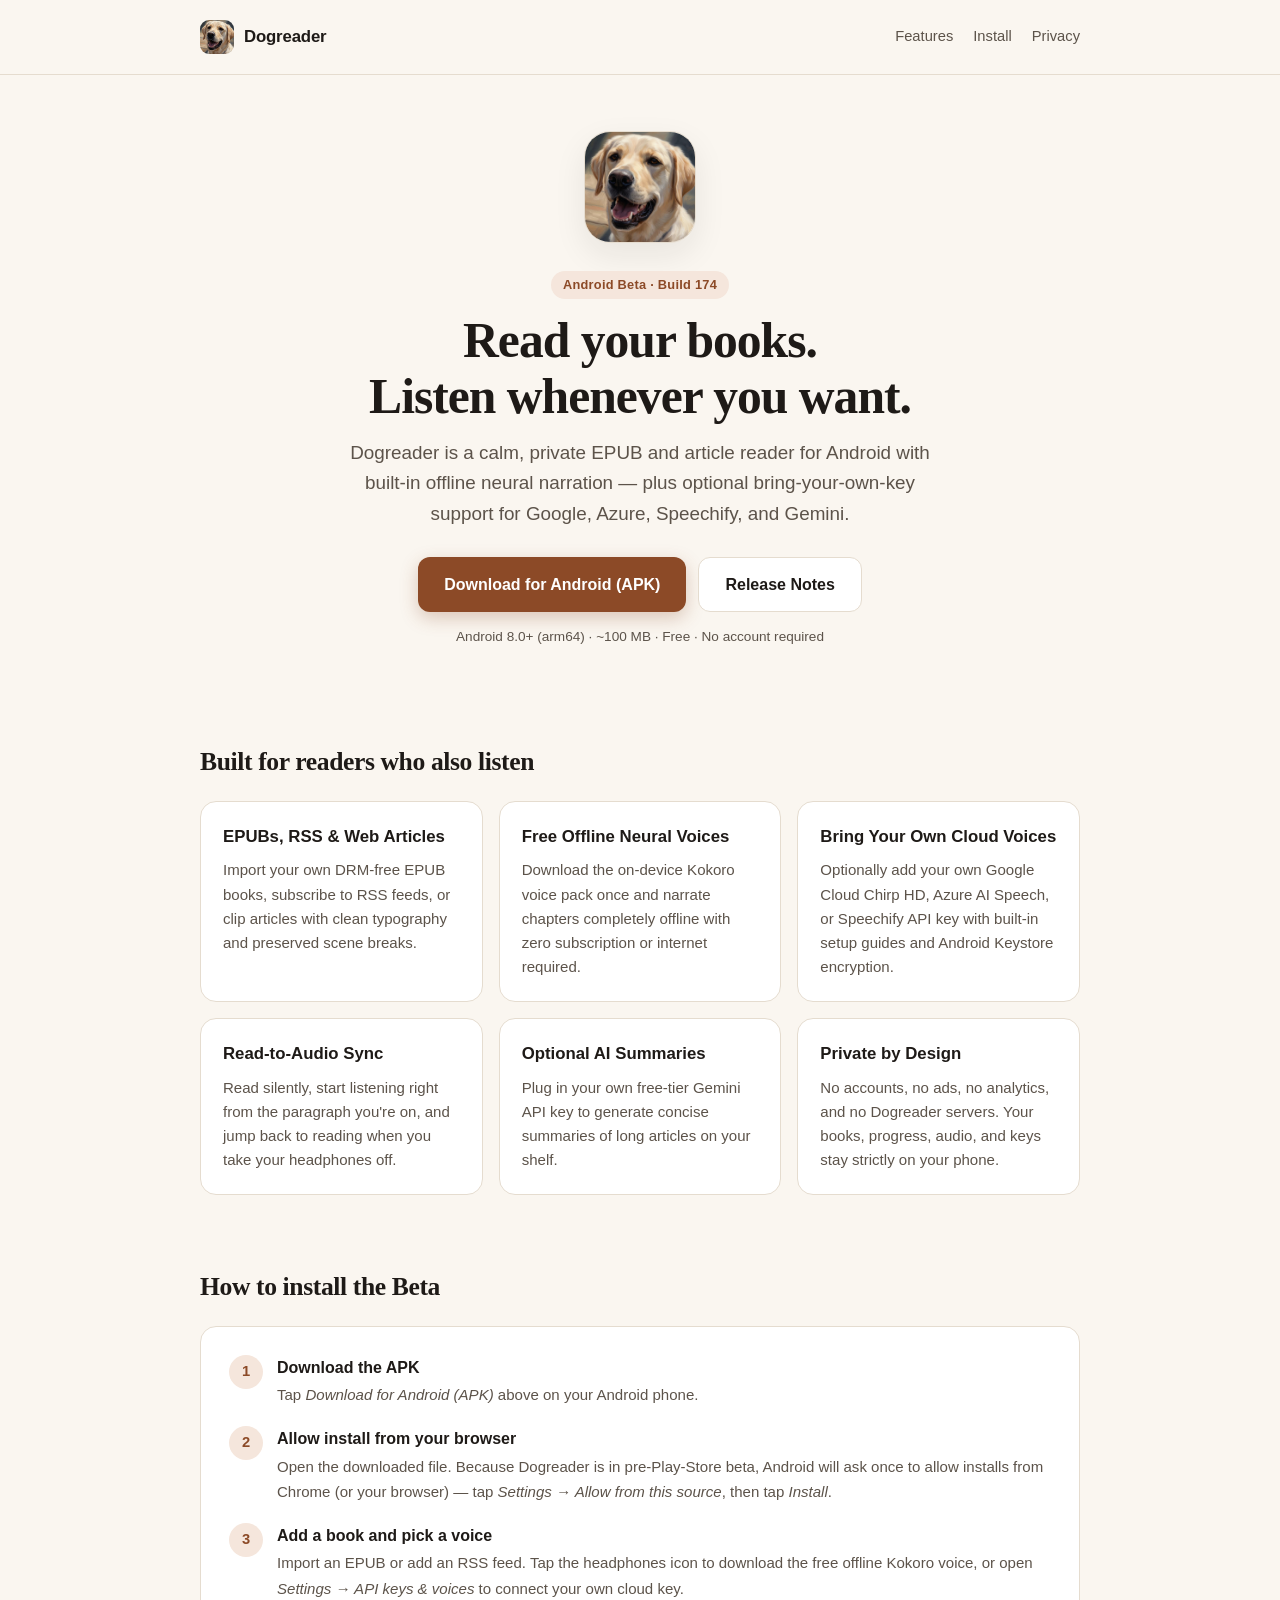
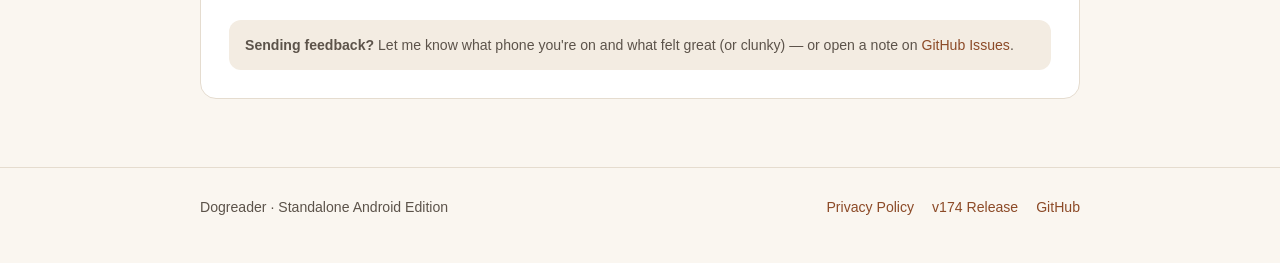
==== index.html @ e296adfa "Publish Dogreader landing page and privacy policy" ====
<!DOCTYPE html>
<html lang="en">
<head>
  <meta charset="utf-8">
  <meta name="viewport" content="width=device-width, initial-scale=1">
  <title>Dogreader — EPUB Reader &amp; Natural Audio Narration for Android</title>
  <meta name="description" content="Read EPUB books, RSS feeds, and web articles on Android, and listen with free offline neural voices or your own cloud TTS keys.">
  <meta property="og:title" content="Dogreader for Android">
  <meta property="og:description" content="Read your EPUBs and articles. Listen with natural voices — free offline Kokoro or bring your own API key.">
  <meta property="og:image" content="https://timpac.github.io/dogreader/icon.jpg">
  <link rel="icon" type="image/png" href="favicon.png">
  <link rel="stylesheet" href="style.css">
</head>
<body>
  <header class="nav">
    <div class="wrap nav-inner">
      <a class="brand" href="./">
        <img src="icon.jpg" alt="Dogreader icon">
        <span>Dogreader</span>
      </a>
      <nav class="nav-links">
        <a href="#features">Features</a>
        <a href="#install">Install</a>
        <a href="privacy.html">Privacy</a>
      </nav>
    </div>
  </header>

  <main class="wrap">
    <section class="hero">
      <img class="app-icon" src="icon.jpg" alt="Dogreader app icon">
      <div><span class="badge">Android Beta · Build 174</span></div>
      <h1>Read your books.<br>Listen whenever you want.</h1>
      <p class="lead">
        Dogreader is a calm, private EPUB and article reader for Android with built-in offline neural narration — plus optional bring-your-own-key support for Google, Azure, Speechify, and Gemini.
      </p>
      <div class="cta-row">
        <a class="btn btn-primary" href="https://github.com/timpac/dogreader/releases/download/v174-playstore/Dogreader-PlayStore-174.apk">
          Download for Android (APK)
        </a>
        <a class="btn btn-secondary" href="https://github.com/timpac/dogreader/releases/tag/v174-playstore">
          Release Notes
        </a>
      </div>
      <p class="meta">Android 8.0+ (arm64) · ~100 MB · Free · No account required</p>
    </section>

    <section id="features">
      <h2>Built for readers who also listen</h2>
      <div class="grid">
        <article class="card">
          <h3>EPUBs, RSS &amp; Web Articles</h3>
          <p>Import your own DRM-free EPUB books, subscribe to RSS feeds, or clip articles with clean typography and preserved scene breaks.</p>
        </article>
        <article class="card">
          <h3>Free Offline Neural Voices</h3>
          <p>Download the on-device Kokoro voice pack once and narrate chapters completely offline with zero subscription or internet required.</p>
        </article>
        <article class="card">
          <h3>Bring Your Own Cloud Voices</h3>
          <p>Optionally add your own Google Cloud Chirp HD, Azure AI Speech, or Speechify API key with built-in setup guides and Android Keystore encryption.</p>
        </article>
        <article class="card">
          <h3>Read-to-Audio Sync</h3>
          <p>Read silently, start listening right from the paragraph you're on, and jump back to reading when you take your headphones off.</p>
        </article>
        <article class="card">
          <h3>Optional AI Summaries</h3>
          <p>Plug in your own free-tier Gemini API key to generate concise summaries of long articles on your shelf.</p>
        </article>
        <article class="card">
          <h3>Private by Design</h3>
          <p>No accounts, no ads, no analytics, and no Dogreader servers. Your books, progress, audio, and keys stay strictly on your phone.</p>
        </article>
      </div>
    </section>

    <section id="install">
      <h2>How to install the Beta</h2>
      <div class="install-box">
        <ol class="steps">
          <li>
            <div class="step-num">1</div>
            <div>
              <strong>Download the APK</strong>
              <span>Tap <em>Download for Android (APK)</em> above on your Android phone.</span>
            </div>
          </li>
          <li>
            <div class="step-num">2</div>
            <div>
              <strong>Allow install from your browser</strong>
              <span>Open the downloaded file. Because Dogreader is in pre-Play-Store beta, Android will ask once to allow installs from Chrome (or your browser) — tap <em>Settings → Allow from this source</em>, then tap <em>Install</em>.</span>
            </div>
          </li>
          <li>
            <div class="step-num">3</div>
            <div>
              <strong>Add a book and pick a voice</strong>
              <span>Import an EPUB or add an RSS feed. Tap the headphones icon to download the free offline Kokoro voice, or open <em>Settings → API keys &amp; voices</em> to connect your own cloud key.</span>
            </div>
          </li>
        </ol>
        <div class="note">
          <strong>Sending feedback?</strong> Let me know what phone you're on and what felt great (or clunky) — or open a note on <a href="https://github.com/timpac/dogreader/issues">GitHub Issues</a>.
        </div>
      </div>
    </section>
  </main>

  <footer>
    <div class="wrap footer-inner">
      <div>Dogreader · Standalone Android Edition</div>
      <div class="footer-links">
        <a href="privacy.html">Privacy Policy</a>
        <a href="https://github.com/timpac/dogreader/releases/tag/v174-playstore">v174 Release</a>
        <a href="https://github.com/timpac/dogreader">GitHub</a>
      </div>
    </div>
  </footer>
</body>
</html>
---- style.css ----
:root {
  --bg: #faf6f0;
  --surface: #ffffff;
  --surface-soft: #f3ece2;
  --text: #1e1a17;
  --muted: #5c534a;
  --accent: #8c4a27;
  --accent-hover: #733b1e;
  --accent-soft: #f5e6dc;
  --border: #e5dccf;
  --shadow: 0 12px 32px rgba(30, 26, 23, 0.08);
  --radius: 16px;
}

@media (prefers-color-scheme: dark) {
  :root {
    --bg: #151210;
    --surface: #1f1b18;
    --surface-soft: #27211d;
    --text: #f3ede6;
    --muted: #b5a99c;
    --accent: #d48454;
    --accent-hover: #e29668;
    --accent-soft: rgba(212, 132, 84, 0.14);
    --border: #322b26;
    --shadow: 0 12px 32px rgba(0, 0, 0, 0.35);
  }
}

* {
  box-sizing: border-box;
}

html {
  -webkit-text-size-adjust: 100%;
}

body {
  margin: 0;
  background: var(--bg);
  color: var(--text);
  font-family: -apple-system, BlinkMacSystemFont, "Segoe UI", Roboto, Inter, Helvetica, Arial, sans-serif;
  line-height: 1.6;
}

a {
  color: var(--accent);
  text-decoration: none;
}

a:hover {
  text-decoration: underline;
}

.wrap {
  max-width: 920px;
  margin: 0 auto;
  padding: 0 20px;
}

header.nav {
  padding: 20px 0;
  border-bottom: 1px solid var(--border);
}

.nav-inner {
  display: flex;
  align-items: center;
  justify-content: space-between;
  gap: 16px;
}

.brand {
  display: inline-flex;
  align-items: center;
  gap: 10px;
  color: var(--text);
  font-weight: 700;
  font-size: 1.05rem;
  letter-spacing: -0.01em;
}

.brand:hover {
  text-decoration: none;
}

.brand img {
  width: 34px;
  height: 34px;
  border-radius: 9px;
  object-fit: cover;
}

.nav-links {
  display: flex;
  gap: 20px;
  font-size: 0.92rem;
}

.nav-links a {
  color: var(--muted);
  font-weight: 500;
}

.nav-links a:hover {
  color: var(--text);
  text-decoration: none;
}

.hero {
  padding: 56px 0 44px;
  text-align: center;
}

.app-icon {
  width: 112px;
  height: 112px;
  border-radius: 26px;
  object-fit: cover;
  box-shadow: var(--shadow);
  border: 1px solid var(--border);
  margin-bottom: 20px;
}

.badge {
  display: inline-block;
  padding: 4px 12px;
  border-radius: 999px;
  background: var(--accent-soft);
  color: var(--accent);
  font-size: 0.8rem;
  font-weight: 600;
  letter-spacing: 0.02em;
  margin-bottom: 14px;
}

h1 {
  font-family: Georgia, "Iowan Old Style", "Palatino Linotype", "Book Antiqua", serif;
  font-size: clamp(2.1rem, 5vw, 3.1rem);
  line-height: 1.12;
  letter-spacing: -0.02em;
  margin: 0 0 14px;
}

.lead {
  max-width: 600px;
  margin: 0 auto 28px;
  font-size: clamp(1.02rem, 2.3vw, 1.18rem);
  color: var(--muted);
}

.cta-row {
  display: flex;
  flex-wrap: wrap;
  justify-content: center;
  gap: 12px;
  margin-bottom: 14px;
}

.btn {
  display: inline-flex;
  align-items: center;
  justify-content: center;
  gap: 8px;
  padding: 14px 26px;
  border-radius: 12px;
  font-weight: 600;
  font-size: 1rem;
  transition: transform 0.12s ease, background 0.15s ease;
}

.btn:hover {
  text-decoration: none;
  transform: translateY(-1px);
}

.btn-primary {
  background: var(--accent);
  color: #ffffff;
  box-shadow: 0 6px 18px rgba(140, 74, 39, 0.28);
}

.btn-primary:hover {
  background: var(--accent-hover);
  color: #ffffff;
}

.btn-secondary {
  background: var(--surface);
  color: var(--text);
  border: 1px solid var(--border);
}

.btn-secondary:hover {
  background: var(--surface-soft);
}

.meta {
  font-size: 0.85rem;
  color: var(--muted);
}

section {
  padding: 36px 0;
}

h2 {
  font-family: Georgia, "Iowan Old Style", "Palatino Linotype", serif;
  font-size: 1.6rem;
  letter-spacing: -0.015em;
  margin: 0 0 18px;
}

.grid {
  display: grid;
  grid-template-columns: repeat(auto-fit, minmax(260px, 1fr));
  gap: 16px;
}

.card {
  background: var(--surface);
  border: 1px solid var(--border);
  border-radius: var(--radius);
  padding: 22px;
}

.card h3 {
  margin: 0 0 8px;
  font-size: 1.05rem;
}

.card p {
  margin: 0;
  color: var(--muted);
  font-size: 0.94rem;
}

.install-box {
  background: var(--surface);
  border: 1px solid var(--border);
  border-radius: var(--radius);
  padding: 28px;
}

.steps {
  list-style: none;
  padding: 0;
  margin: 0;
  display: grid;
  gap: 18px;
}

.steps li {
  display: grid;
  grid-template-columns: 34px 1fr;
  gap: 14px;
  align-items: start;
}

.step-num {
  width: 34px;
  height: 34px;
  border-radius: 999px;
  background: var(--accent-soft);
  color: var(--accent);
  font-weight: 700;
  display: flex;
  align-items: center;
  justify-content: center;
  font-size: 0.92rem;
}

.steps strong {
  display: block;
  margin-bottom: 2px;
}

.steps span {
  color: var(--muted);
  font-size: 0.94rem;
}

.note {
  margin-top: 18px;
  padding: 14px 16px;
  border-radius: 12px;
  background: var(--surface-soft);
  color: var(--muted);
  font-size: 0.88rem;
}

.prose {
  max-width: 720px;
  margin: 0 auto;
  padding: 44px 0 64px;
}

.prose h1 {
  font-size: clamp(1.9rem, 4vw, 2.5rem);
  margin-bottom: 8px;
}

.prose h2 {
  font-size: 1.25rem;
  margin-top: 28px;
  margin-bottom: 10px;
}

.prose p,
.prose li {
  color: var(--muted);
  font-size: 0.98rem;
}

.prose ul {
  padding-left: 20px;
}

footer {
  margin-top: 32px;
  padding: 28px 0 44px;
  border-top: 1px solid var(--border);
  color: var(--muted);
  font-size: 0.88rem;
}

.footer-inner {
  display: flex;
  flex-wrap: wrap;
  justify-content: space-between;
  gap: 12px;
}

.footer-links {
  display: flex;
  gap: 18px;
}
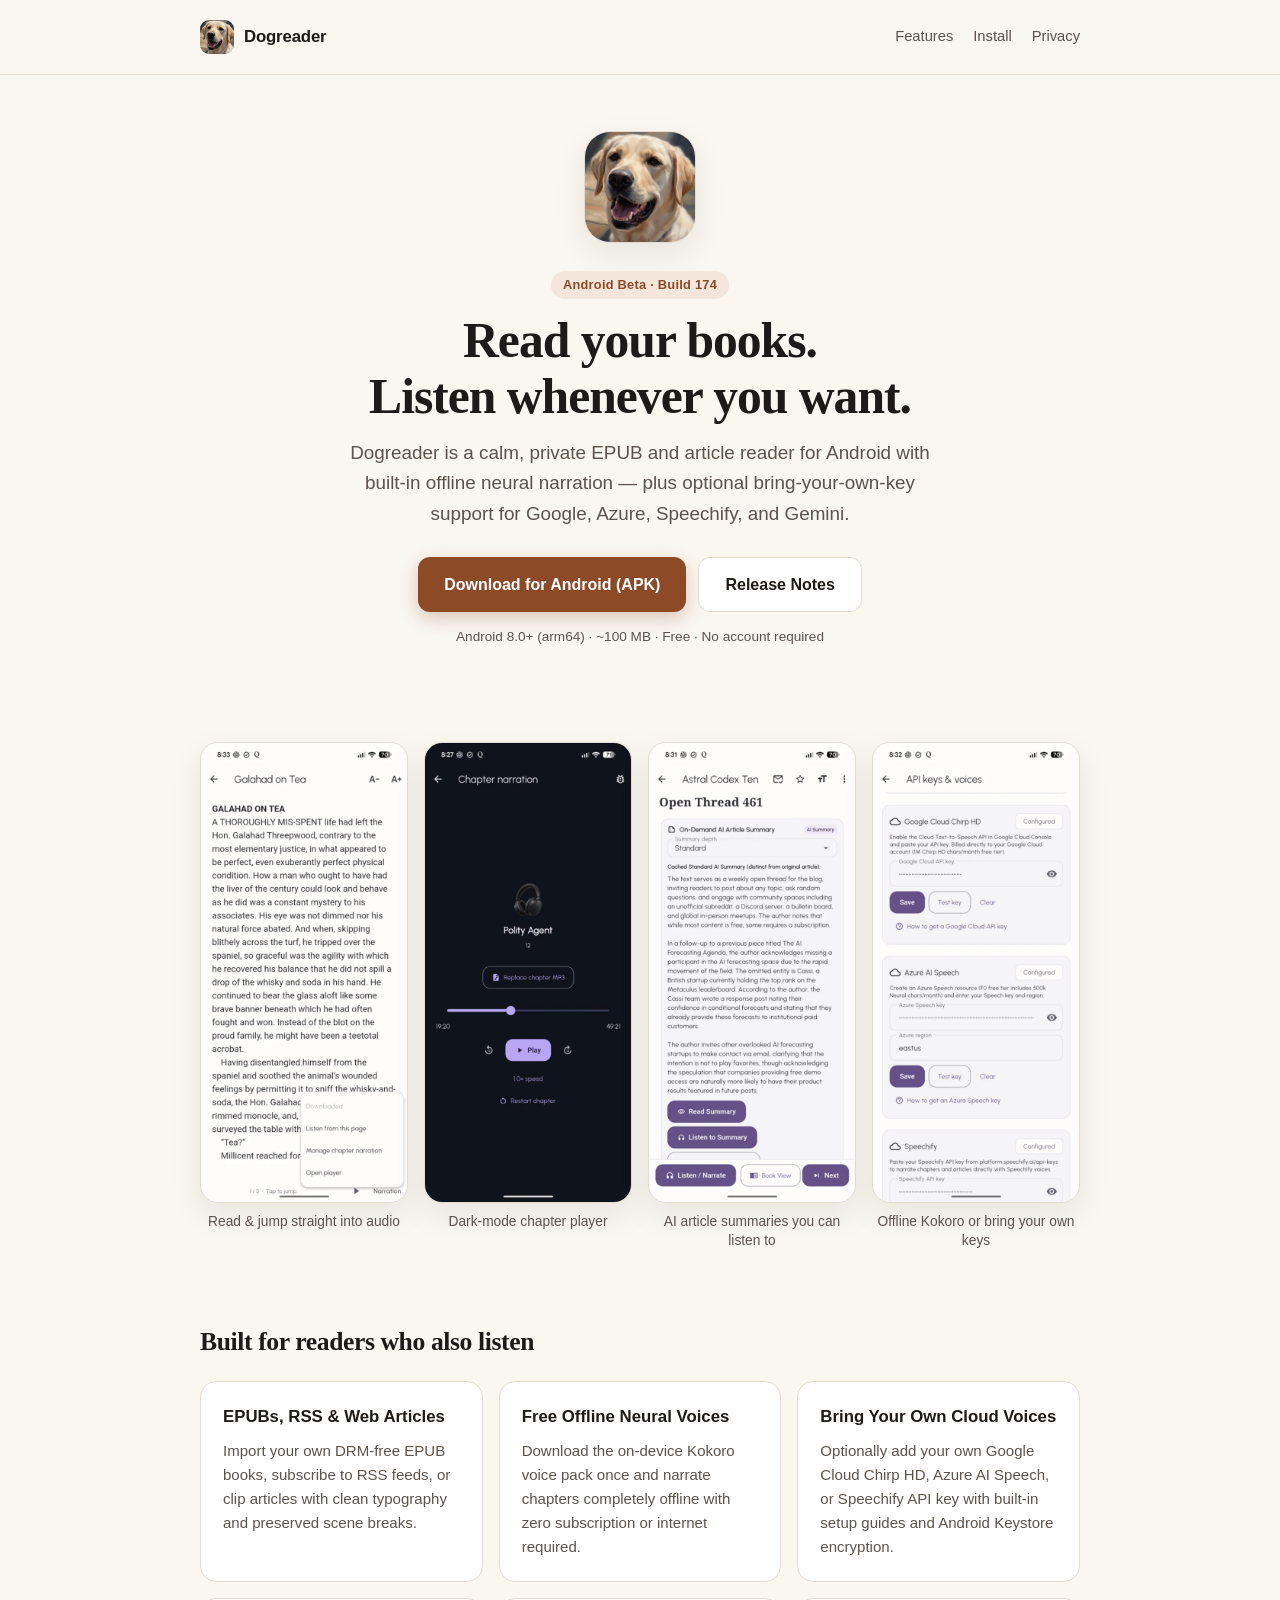
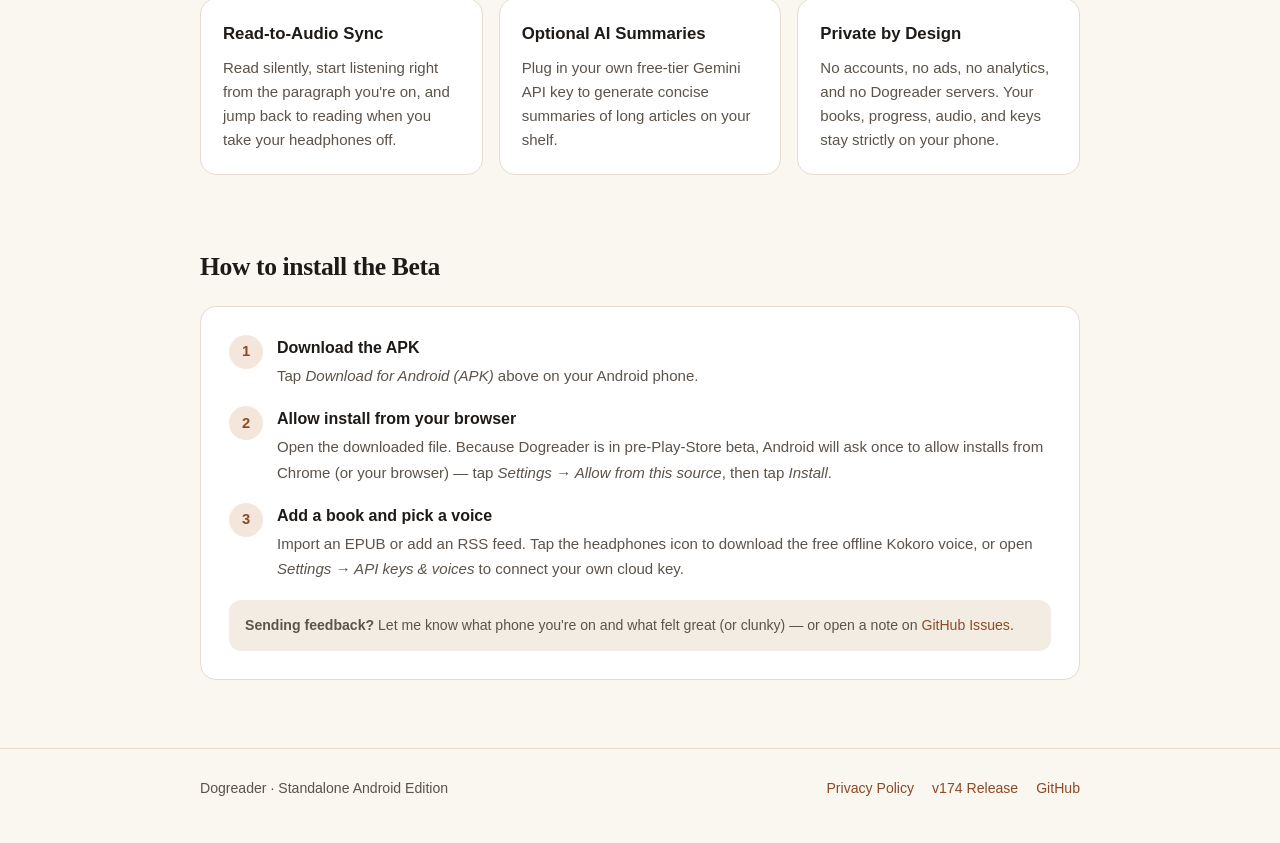
==== commit 2b6dc233: "Add 4 app screenshots to landing page" ====
--- a/index.html
+++ b/index.html
@@ -43,6 +43,27 @@
         </a>
       </div>
       <p class="meta">Android 8.0+ (arm64) · ~100 MB · Free · No account required</p>
+    </section>
+
+    <section id="screenshots" aria-label="App screenshots">
+      <div class="shots">
+        <figure class="shot">
+          <img src="screenshots/reader.webp" alt="Dogreader EPUB reader showing Listen from this page menu" loading="lazy">
+          <figcaption>Read &amp; jump straight into audio</figcaption>
+        </figure>
+        <figure class="shot">
+          <img src="screenshots/player.webp" alt="Dogreader dark-mode chapter narration audio player" loading="lazy">
+          <figcaption>Dark-mode chapter player</figcaption>
+        </figure>
+        <figure class="shot">
+          <img src="screenshots/summary.webp" alt="Dogreader on-demand AI article summary with Read and Listen buttons" loading="lazy">
+          <figcaption>AI article summaries you can listen to</figcaption>
+        </figure>
+        <figure class="shot">
+          <img src="screenshots/voices.webp" alt="Dogreader API keys and voices screen with Google, Azure, and Speechify" loading="lazy">
+          <figcaption>Offline Kokoro or bring your own keys</figcaption>
+        </figure>
+      </div>
     </section>
 
     <section id="features">
--- a/style.css
+++ b/style.css
@@ -211,6 +211,52 @@
   margin: 0 0 18px;
 }
 
+.shots {
+  display: grid;
+  grid-template-columns: repeat(4, minmax(0, 1fr));
+  gap: 16px;
+}
+
+.shot {
+  margin: 0;
+  display: flex;
+  flex-direction: column;
+  gap: 10px;
+}
+
+.shot img {
+  width: 100%;
+  height: auto;
+  display: block;
+  border-radius: 18px;
+  border: 1px solid var(--border);
+  box-shadow: var(--shadow);
+  background: var(--surface);
+}
+
+.shot figcaption {
+  font-size: 0.86rem;
+  color: var(--muted);
+  text-align: center;
+  line-height: 1.35;
+}
+
+@media (max-width: 760px) {
+  .shots {
+    display: flex;
+    overflow-x: auto;
+    scroll-snap-type: x mandatory;
+    -webkit-overflow-scrolling: touch;
+    padding-bottom: 8px;
+  }
+
+  .shot {
+    flex: 0 0 70%;
+    max-width: 240px;
+    scroll-snap-align: center;
+  }
+}
+
 .grid {
   display: grid;
   grid-template-columns: repeat(auto-fit, minmax(260px, 1fr));
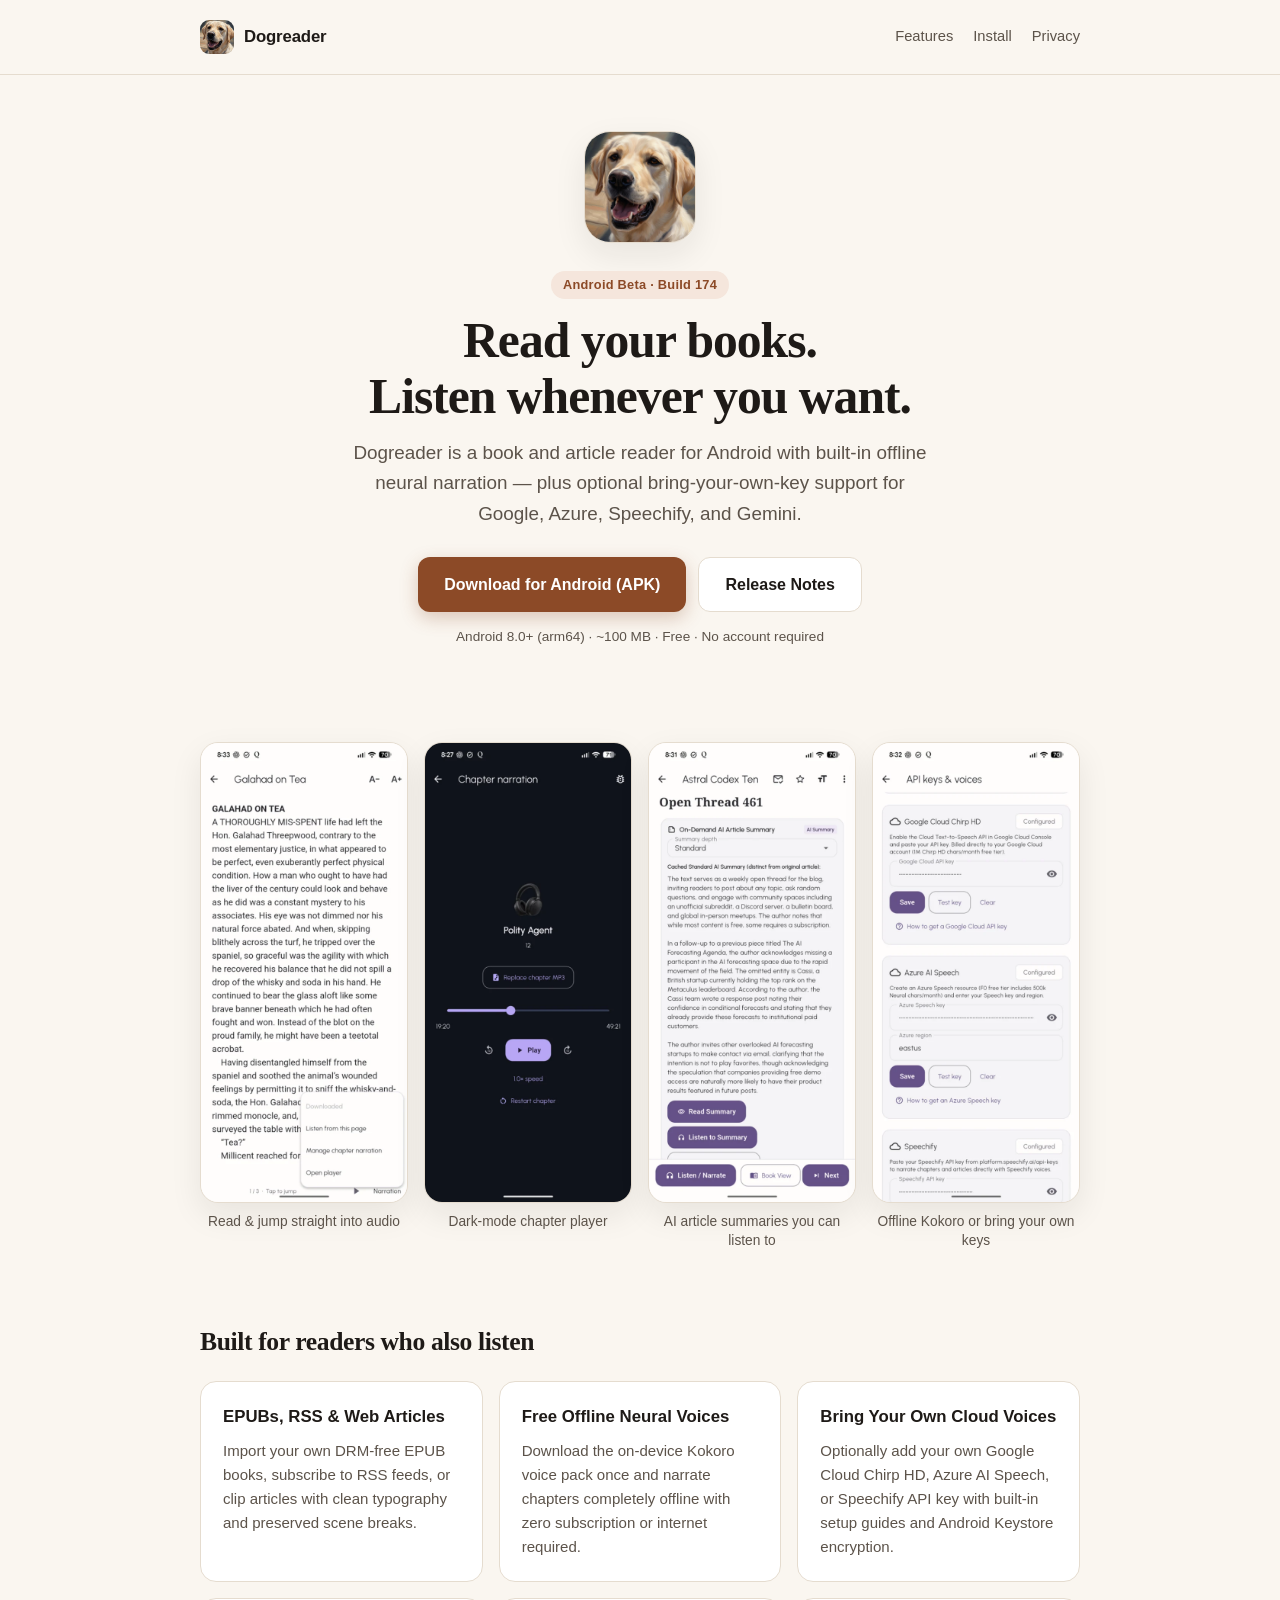
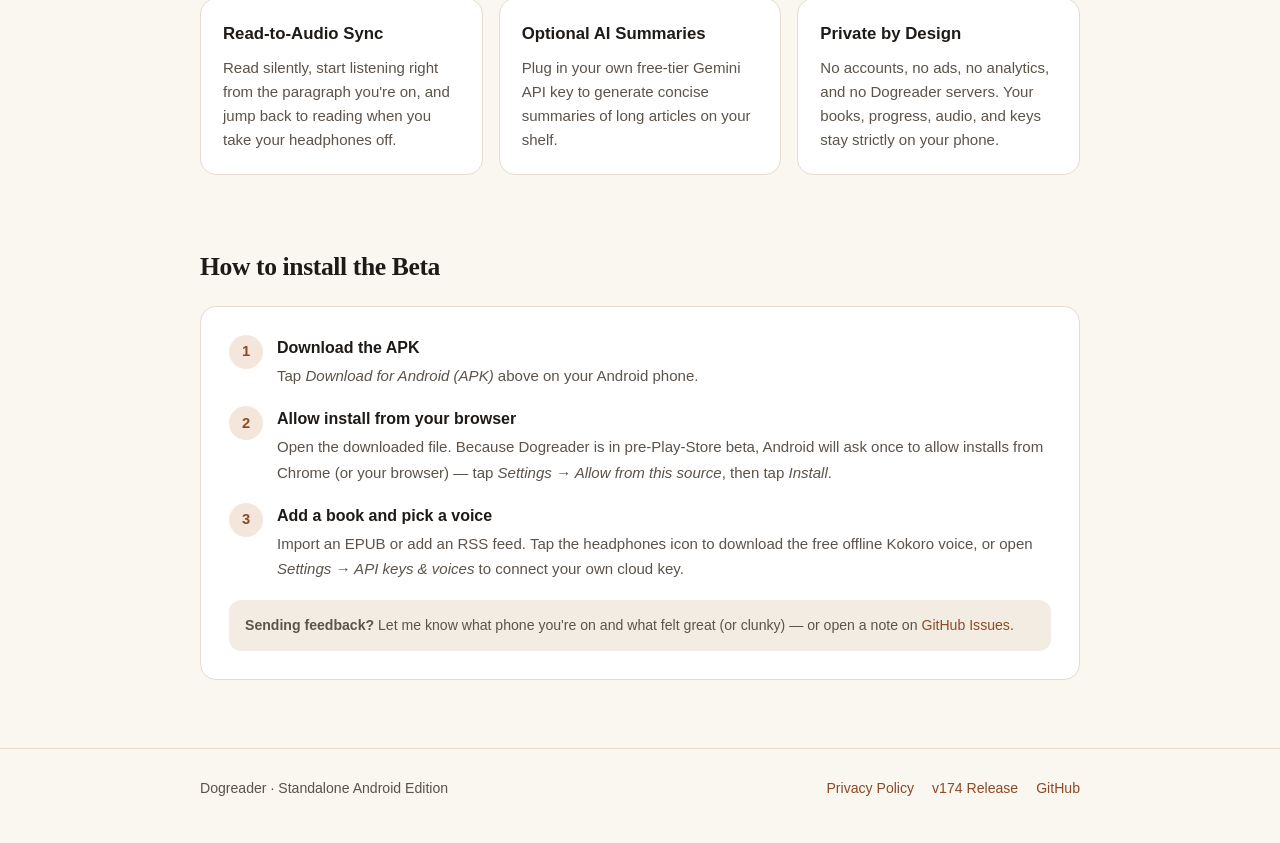
==== commit 17274cea: "Simplify hero copy to 'book and article reader'" ====
--- a/index.html
+++ b/index.html
@@ -32,7 +32,7 @@
       <div><span class="badge">Android Beta · Build 174</span></div>
       <h1>Read your books.<br>Listen whenever you want.</h1>
       <p class="lead">
-        Dogreader is a calm, private EPUB and article reader for Android with built-in offline neural narration — plus optional bring-your-own-key support for Google, Azure, Speechify, and Gemini.
+        Dogreader is a book and article reader for Android with built-in offline neural narration — plus optional bring-your-own-key support for Google, Azure, Speechify, and Gemini.
       </p>
       <div class="cta-row">
         <a class="btn btn-primary" href="https://github.com/timpac/dogreader/releases/download/v174-playstore/Dogreader-PlayStore-174.apk">
